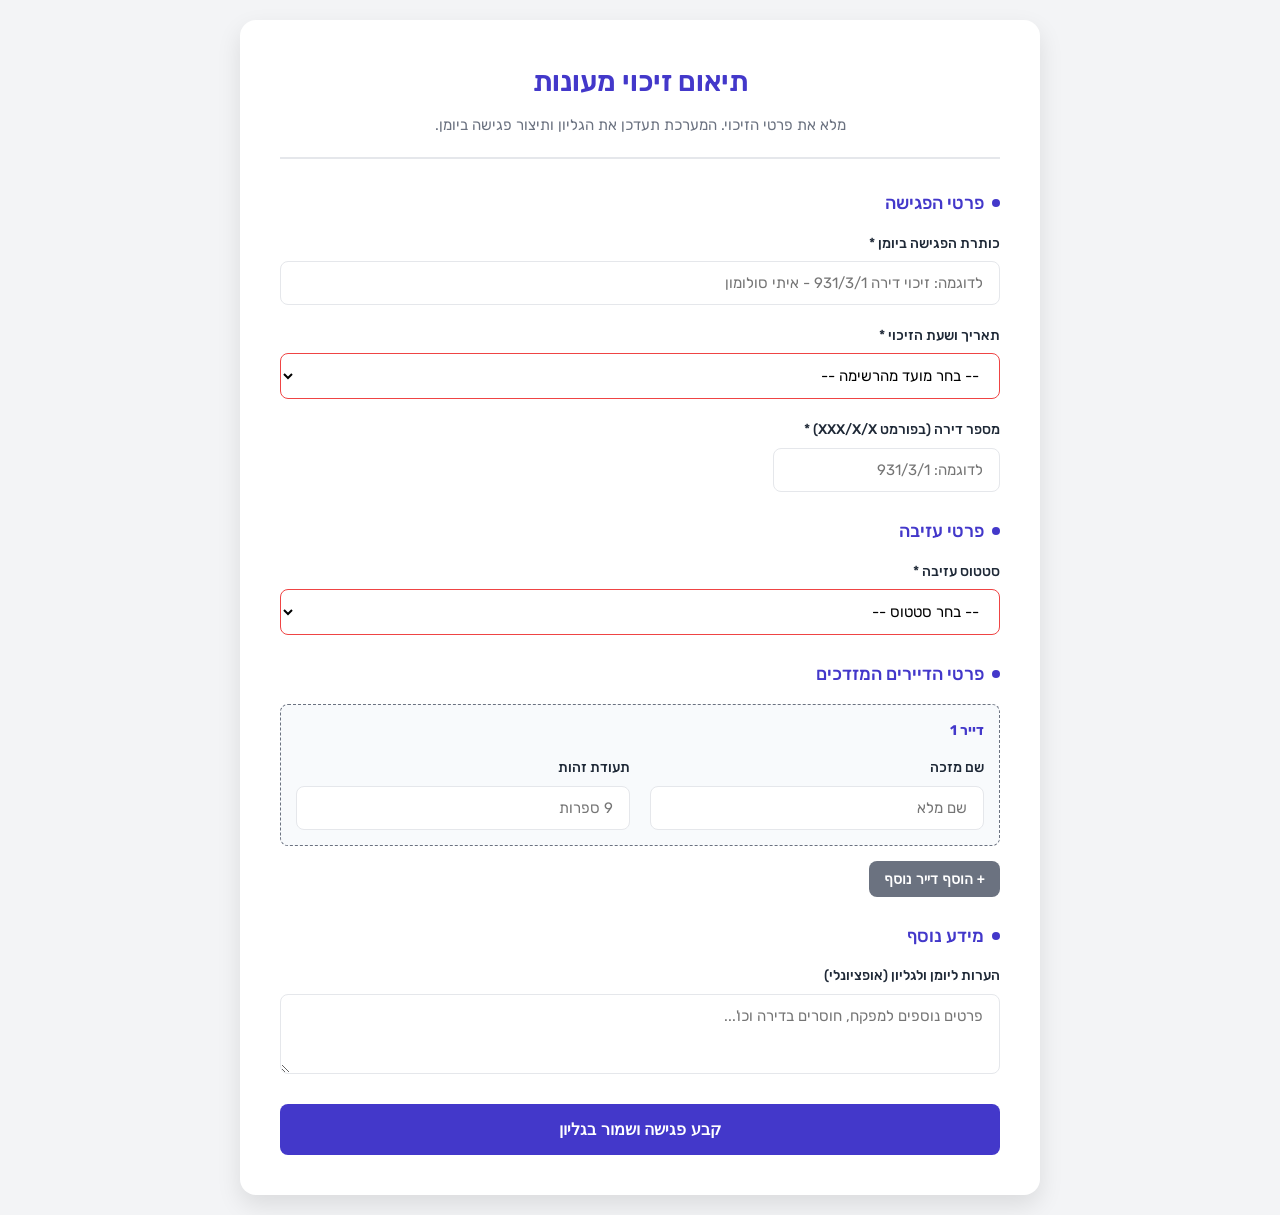
==== index.html @ 22972384 "Rename אתר למעונות.html to index.html" ====
<!DOCTYPE html>
<html lang="he" dir="rtl">
<head>
    <meta charset="UTF-8">
    <meta name="viewport" content="width=device-width, initial-scale=1.0">
    <title>מערכת לתיאום זיכוי מעונות</title>
    <link href="https://fonts.googleapis.com/css2?family=Rubik:wght@300;400;500;600&display=swap" rel="stylesheet">
    <style>
        :root {
            /* משתני צבע למצב בהיר */
            --primary-color: #4338ca;
            --primary-hover: #3730a3;
            --bg-color: #f3f4f6;
            --card-bg: #ffffff;
            --text-main: #1f2937;
            --text-muted: #6b7280;
            --border-color: #e5e7eb;
            --success-color: #10b981;
            --tenant-bg: #f8fafc;
        }

        /* תמיכה אוטומטית ב-Dark Mode */
        @media (prefers-color-scheme: dark) {
            :root {
                --primary-color: #6366f1;
                --primary-hover: #4f46e5;
                --bg-color: #111827;
                --card-bg: #1f2937;
                --text-main: #f9fafb;
                --text-muted: #9ca3af;
                --border-color: #374151;
                --tenant-bg: #374151;
            }
            
            input, select, textarea {
                background-color: #1f2937 !important;
                color: var(--text-main) !important;
                border-color: var(--border-color) !important;
            }
        }

        * {
            box-sizing: border-box;
            margin: 0;
            padding: 0;
        }

        body {
            font-family: 'Rubik', sans-serif;
            background-color: var(--bg-color);
            color: var(--text-main);
            line-height: 1.6;
            display: flex;
            justify-content: center;
            align-items: center;
            min-height: 100vh;
            padding: 20px;
        }

        .container {
            background-color: var(--card-bg);
            width: 100%;
            max-width: 800px;
            border-radius: 16px;
            box-shadow: 0 10px 25px rgba(0, 0, 0, 0.1);
            padding: 40px;
        }

        .header {
            text-align: center;
            margin-bottom: 30px;
            border-bottom: 2px solid var(--border-color);
            padding-bottom: 20px;
        }

        .header h1 {
            color: var(--primary-color);
            font-size: 28px;
            font-weight: 600;
            margin-bottom: 8px;
        }

        .header p {
            color: var(--text-muted);
            font-size: 15px;
        }

        .form-section-title {
            font-size: 18px;
            font-weight: 500;
            margin-bottom: 15px;
            color: var(--primary-color);
            display: flex;
            align-items: center;
            gap: 8px;
            margin-top: 25px;
        }

        .form-section-title::before {
            content: "";
            display: block;
            width: 8px;
            height: 8px;
            background-color: var(--primary-color);
            border-radius: 50%;
        }

        .form-grid {
            display: grid;
            grid-template-columns: repeat(auto-fit, minmax(200px, 1fr));
            gap: 20px;
            margin-bottom: 10px;
        }
        
        .tenant-row {
            display: grid;
            grid-template-columns: 1fr 1fr;
            gap: 20px;
            background-color: var(--tenant-bg);
            padding: 15px;
            border-radius: 8px;
            border: 1px dashed var(--text-muted);
            margin-bottom: 15px;
        }

        /* הסתרת דיירים 2-6 כברירת מחדל */
        #tenant-row-2, #tenant-row-3, #tenant-row-4, #tenant-row-5, #tenant-row-6 {
            display: none;
        }

        .form-group {
            display: flex;
            flex-direction: column;
            gap: 6px;
        }

        .form-group.full-width {
            grid-column: 1 / -1;
        }

        label {
            font-size: 14px;
            font-weight: 500;
        }

        input, select, textarea {
            width: 100%;
            padding: 12px 16px;
            border: 1px solid var(--border-color);
            border-radius: 8px;
            font-family: inherit;
            font-size: 15px;
            transition: all 0.2s ease;
            background-color: #ffffff;
        }

        input:focus, select:focus, textarea:focus {
            outline: none;
            border-color: var(--primary-color);
            box-shadow: 0 0 0 3px rgba(99, 102, 241, 0.1);
        }

        input:invalid:not(:placeholder-shown), select:invalid:not(:placeholder-shown) {
            border-color: #ef4444;
        }

        textarea {
            resize: vertical;
            min-height: 80px;
        }

        .submit-btn, .add-btn {
            background-color: var(--primary-color);
            color: white;
            border: none;
            border-radius: 8px;
            font-weight: 600;
            cursor: pointer;
            transition: background-color 0.2s;
            display: flex;
            justify-content: center;
            align-items: center;
            gap: 10px;
        }

        .submit-btn {
            padding: 16px 24px;
            font-size: 16px;
            width: 100%;
            margin-top: 30px;
        }

        .add-btn {
            padding: 10px 15px;
            font-size: 14px;
            margin-bottom: 20px;
            background-color: var(--text-muted);
        }

        .add-btn:hover { background-color: var(--text-main); }
        .submit-btn:hover { background-color: var(--primary-hover); }
        
        .submit-btn:disabled {
            background-color: var(--text-muted);
            cursor: not-allowed;
        }

        .spinner {
            display: none;
            width: 20px;
            height: 20px;
            border: 3px solid rgba(255,255,255,0.3);
            border-radius: 50%;
            border-top-color: #fff;
            animation: spin 1s ease-in-out infinite;
        }

        @keyframes spin {
            to { transform: rotate(360deg); }
        }

        .success-message {
            display: none;
            background-color: rgba(16, 185, 129, 0.1);
            color: var(--success-color);
            border: 1px solid var(--success-color);
            padding: 20px;
            border-radius: 8px;
            text-align: center;
            margin-top: 20px;
            font-weight: 500;
        }

        .success-message.active {
            display: block;
        }
        
        .tenant-label {
            grid-column: 1 / -1;
            font-size: 14px;
            font-weight: bold;
            color: var(--primary-color);
            margin-bottom: -5px;
        }
    </style>
</head>
<body>

    <div class="container">
        <div class="header">
            <h1>תיאום זיכוי מעונות</h1>
            <p>מלא את פרטי הזיכוי. המערכת תעדכן את הגליון ותיצור פגישה ביומן.</p>
        </div>

        <form id="creditForm">
            <div class="form-section-title">פרטי הפגישה</div>
            <div class="form-grid">
                <div class="form-group full-width">
                    <label for="taskName">כותרת הפגישה ביומן *</label>
                    <input type="text" id="taskName" name="taskName" placeholder="לדוגמה: זיכוי דירה 931/3/1 - איתי סולומון" required>
                </div>
                
                <div class="form-group full-width">
                    <label for="dateTime">תאריך ושעת הזיכוי *</label>
                    <select id="dateTime" name="dateTime" required>
                        <option value="">-- בחר מועד מהרשימה --</option>
                        <option value="2026-07-08T08:00:00,2026-07-08T08:30:00">תאריך: 08/07/2026 שעות: 8:00 עד 8:30</option>
                        <option value="2026-07-16T09:00:00,2026-07-16T09:30:00">תאריך: 16/07/2026 שעות: 9:00 עד 9:30</option>
                        <option value="2026-07-16T09:30:00,2026-07-16T10:00:00">תאריך: 16/07/2026 שעות: 9:30 עד 10:00</option>
                        <option value="2026-08-01T08:00:00,2026-08-01T09:30:00">תאריך: 01/08/2026 שעות: 8:00 עד 9:30</option>
                        <option value="2026-08-01T09:30:00,2026-08-01T10:00:00">תאריך: 01/08/2026 שעות: 9:30 עד 10:00</option>
                        <option value="2026-08-01T10:00:00,2026-08-01T10:30:00">תאריך: 01/08/2026 שעות: 10:00 עד 10:30</option>
                        <option value="2026-08-20T08:30:00,2026-08-20T09:00:00">תאריך: 20/08/2026 שעות: 8:30 עד 9:00 בבוקר</option>
                        <option value="2026-08-20T08:30:00,2026-08-20T09:30:00">תאריך: 20/08/2026 שעות: 8:30 עד 9:30 בבוקר</option>
                        <option value="2026-08-20T09:30:00,2026-08-20T10:00:00">תאריך: 20/08/2026 שעות: 9:30 עד 10:00 בבוקר</option>
                        <option value="2026-08-20T10:00:00,2026-08-20T12:00:00">שעה אחרונה 20/08/2026 שעות: 10:00 עד 12:00</option>
                    </select>
                </div>

                <div class="form-group">
                    <label for="apartment">מספר דירה (בפורמט XXX/X/X) *</label>
                    <input type="text" id="apartment" name="apartment" placeholder="לדוגמה: 931/3/1" pattern="^[0-9]{3,4}/[0-9]{1,2}/[0-9]{1,2}$" title="חובה להזין בפורמט המדויק. לדוגמה: 931/3/1" required>
                </div>
            </div>
            
            <div class="form-section-title">פרטי עזיבה</div>
            <div class="form-grid">
                <div class="form-group">
                    <label for="leaveStatus">סטטוס עזיבה *</label>
                    <select id="leaveStatus" name="leaveStatus" required onchange="toggleOtherDorm(this.value)">
                        <option value="">-- בחר סטטוס --</option>
                        <option value="עוזב">עוזב</option>
                        <option value="עובר בתוך קנדה">עובר בתוך קנדה</option>
                        <option value="עובר למעון אחר">עובר למעון אחר</option>
                    </select>
                </div>
                <div class="form-group full-width" id="otherDormContainer" style="display: none;">
                    <label for="otherDorm">לאיזה מעון? *</label>
                    <input type="text" id="otherDorm" name="otherDorm" placeholder="ציין את שם המעון">
                </div>
            </div>

            <div class="form-section-title">פרטי הדיירים המזדכים</div>
            
            <div id="tenants-wrapper">
                <div class="tenant-row" id="tenant-row-1">
                    <div class="tenant-label">דייר 1</div>
                    <div class="form-group">
                        <label for="name1">שם מזכה</label>
                        <input type="text" id="name1" name="name1" placeholder="שם מלא">
                    </div>
                    <div class="form-group">
                        <label for="id1">תעודת זהות</label>
                        <input type="text" id="id1" name="id1" placeholder="9 ספרות" pattern="\d{9}" title="חייב להכיל 9 ספרות בדיוק">
                    </div>
                </div>
                <div class="tenant-row" id="tenant-row-2">
                    <div class="tenant-label">דייר 2</div>
                    <div class="form-group">
                        <label for="name2">שם מזכה</label>
                        <input type="text" id="name2" name="name2">
                    </div>
                    <div class="form-group">
                        <label for="id2">תעודת זהות</label>
                        <input type="text" id="id2" name="id2" pattern="\d{9}">
                    </div>
                </div>
                <div class="tenant-row" id="tenant-row-3">
                    <div class="tenant-label">דייר 3</div>
                    <div class="form-group">
                        <label for="name3">שם מזכה</label>
                        <input type="text" id="name3" name="name3">
                    </div>
                    <div class="form-group">
                        <label for="id3">תעודת זהות</label>
                        <input type="text" id="id3" name="id3" pattern="\d{9}">
                    </div>
                </div>
                <div class="tenant-row" id="tenant-row-4">
                    <div class="tenant-label">דייר 4</div>
                    <div class="form-group">
                        <label for="name4">שם מזכה</label>
                        <input type="text" id="name4" name="name4">
                    </div>
                    <div class="form-group">
                        <label for="id4">תעודת זהות</label>
                        <input type="text" id="id4" name="id4" pattern="\d{9}">
                    </div>
                </div>
                <div class="tenant-row" id="tenant-row-5">
                    <div class="tenant-label">דייר 5</div>
                    <div class="form-group">
                        <label for="name5">שם מזכה</label>
                        <input type="text" id="name5" name="name5">
                    </div>
                    <div class="form-group">
                        <label for="id5">תעודת זהות</label>
                        <input type="text" id="id5" name="id5" pattern="\d{9}">
                    </div>
                </div>
                <div class="tenant-row" id="tenant-row-6">
                    <div class="tenant-label">דייר 6</div>
                    <div class="form-group">
                        <label for="name6">שם מזכה</label>
                        <input type="text" id="name6" name="name6">
                    </div>
                    <div class="form-group">
                        <label for="id6">תעודת זהות</label>
                        <input type="text" id="id6" name="id6" pattern="\d{9}">
                    </div>
                </div>
            </div>
            
            <button type="button" id="addTenantBtn" class="add-btn" onclick="addTenantRow()">+ הוסף דייר נוסף</button>

            <div class="form-section-title">מידע נוסף</div>
            <div class="form-grid">
                <div class="form-group full-width">
                    <label for="notes">הערות ליומן ולגליון (אופציונלי)</label>
                    <textarea id="notes" name="notes" placeholder="פרטים נוספים למפקח, חוסרים בדירה וכו'..."></textarea>
                </div>
            </div>

            <button type="submit" id="submitBtn" class="submit-btn">
                <span>קבע פגישה ושמור בגליון</span>
                <div class="spinner" id="spinner"></div>
            </button>
        </form>

        <div class="success-message" id="successMsg">
            הפגישה נקבעה בהצלחה! היומן והגליון עודכנו. 🎉
        </div>
    </div>

    <script>
        // הכנס כאן את הלינק המעודכן מה-Deploy החדש בגוגל
        const GOOGLE_SCRIPT_URL = 'https://script.google.com/macros/s/AKfycbwsU74pzwY8yP8dxzdujZOfX1cqDBd46OAdHacNUV3Ujy90GRHUfSw_LfGgLbOeAXo/exec'; 

        // לוגיקת הצגת שדות הדיור
        let currentTenantCount = 1;
        function addTenantRow() {
            if (currentTenantCount < 6) {
                currentTenantCount++;
                document.getElementById(`tenant-row-${currentTenantCount}`).style.display = 'grid';
            }
            if (currentTenantCount === 6) {
                document.getElementById('addTenantBtn').style.display = 'none';
            }
        }

        // לוגיקת מעון אחר
        function toggleOtherDorm(value) {
            const container = document.getElementById('otherDormContainer');
            const input = document.getElementById('otherDorm');
            if (value === 'עובר למעון אחר') {
                container.style.display = 'block';
                input.required = true;
            } else {
                container.style.display = 'none';
                input.required = false;
                input.value = '';
            }
        }

        // טיפול בשליחת הטופס (Submission)
        const form = document.getElementById('creditForm');
        const submitBtn = document.getElementById('submitBtn');
        const spinner = document.getElementById('spinner');
        const btnText = submitBtn.querySelector('span');
        const successMsg = document.getElementById('successMsg');

        form.addEventListener('submit', async (e) => {
            e.preventDefault();
            
            submitBtn.disabled = true;
            spinner.style.display = 'block';
            btnText.textContent = 'שומר נתונים...';
            successMsg.classList.remove('active');

            const formData = new FormData(form);
            const data = Object.fromEntries(formData.entries());

            // לקיחת הטקסט של השעה
            const dateTimeSelect = document.getElementById('dateTime');
            data.dateTimeLabel = dateTimeSelect.options[dateTimeSelect.selectedIndex].text;

            // עיבוד ההערות וסטטוס העזיבה
            let combinedNotes = `סטטוס עזיבה: ${data.leaveStatus}\n`;
            if (data.leaveStatus === 'עובר למעון אחר') {
                combinedNotes += `עובר ל: ${data.otherDorm}\n`;
            }
            if (data.notes && data.notes.trim() !== '') {
                combinedNotes += `\nהערות נוספות:\n${data.notes}`;
            }
            data.combinedNotes = combinedNotes;

            try {
                if (GOOGLE_SCRIPT_URL === 'YOUR_WEB_APP_URL_HERE') {
                    console.log("Mock submission (Update the URL!):", data);
                    await new Promise(resolve => setTimeout(resolve, 1000));
                } else {
                    const response = await fetch(GOOGLE_SCRIPT_URL, {
                        method: 'POST',
                        body: JSON.stringify(data),
                        headers: {
                            'Content-Type': 'text/plain;charset=utf-8',
                        }
                    });
                    const result = await response.json();
                    if(result.status !== 'success') throw new Error(result.message || 'Server Error');
                }

                successMsg.classList.add('active');
                form.reset();
                toggleOtherDorm('');
                
                // איפוס תצוגת דיירים
                for(let i = 2; i <= 6; i++) {
                    document.getElementById(`tenant-row-${i}`).style.display = 'none';
                }
                currentTenantCount = 1;
                document.getElementById('addTenantBtn').style.display = 'flex';

            } catch (error) {
                alert('אירעה שגיאה בשמירת הנתונים. ודא שחיברת את ה-URL כראוי.');
                console.error(error);
            } finally {
                submitBtn.disabled = false;
                spinner.style.display = 'none';
                btnText.textContent = 'קבע פגישה ושמור בגליון';
                
                setTimeout(() => {
                    successMsg.classList.remove('active');
                }, 6000);
            }
        });
    </script>
</body>
</html>
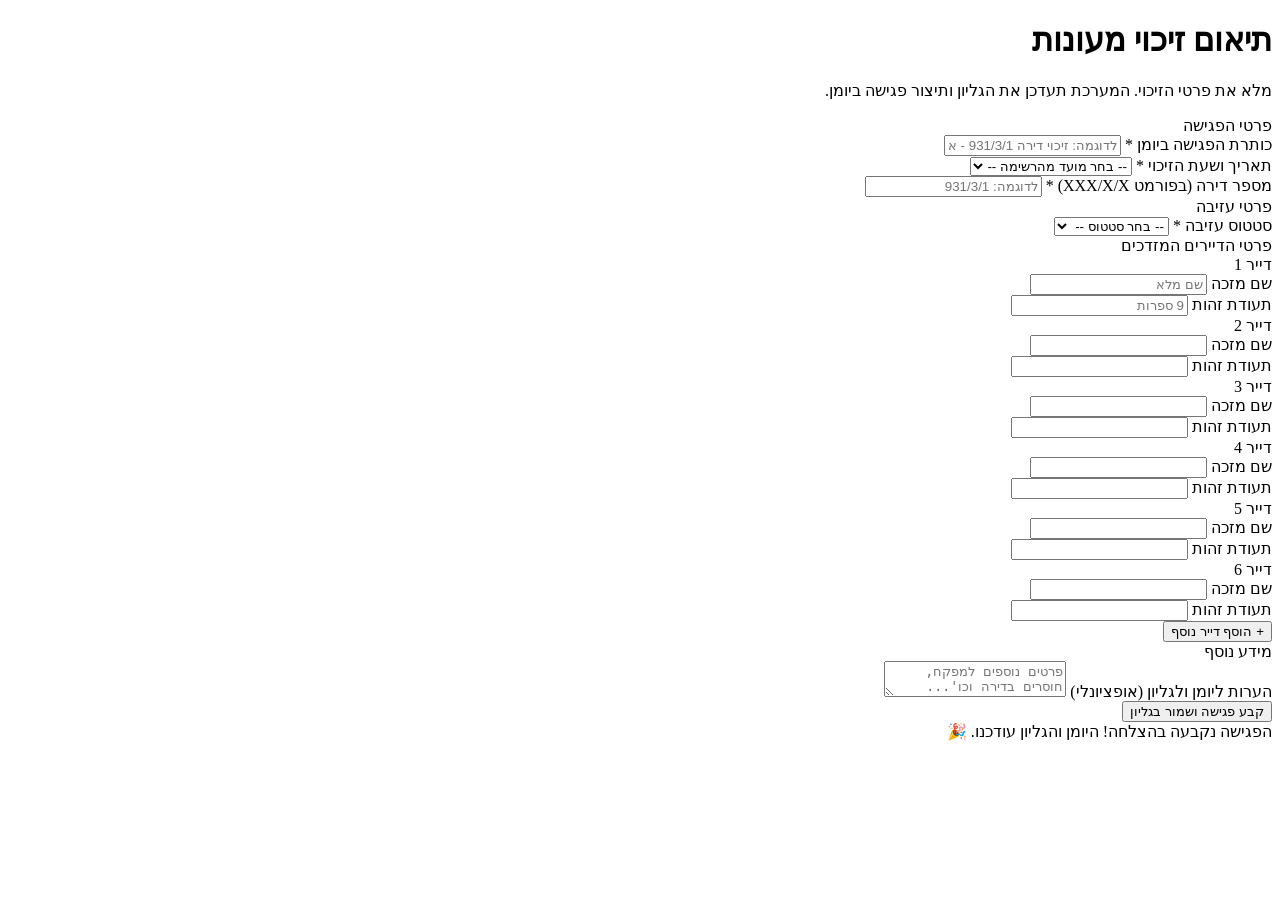
==== commit dc22ddd2: "Refactor index.html to link external stylesheet and script" ====
--- a/index.html
+++ b/index.html
@@ -5,244 +5,7 @@
     <meta name="viewport" content="width=device-width, initial-scale=1.0">
     <title>מערכת לתיאום זיכוי מעונות</title>
     <link href="https://fonts.googleapis.com/css2?family=Rubik:wght@300;400;500;600&display=swap" rel="stylesheet">
-    <style>
-        :root {
-            /* משתני צבע למצב בהיר */
-            --primary-color: #4338ca;
-            --primary-hover: #3730a3;
-            --bg-color: #f3f4f6;
-            --card-bg: #ffffff;
-            --text-main: #1f2937;
-            --text-muted: #6b7280;
-            --border-color: #e5e7eb;
-            --success-color: #10b981;
-            --tenant-bg: #f8fafc;
-        }
-
-        /* תמיכה אוטומטית ב-Dark Mode */
-        @media (prefers-color-scheme: dark) {
-            :root {
-                --primary-color: #6366f1;
-                --primary-hover: #4f46e5;
-                --bg-color: #111827;
-                --card-bg: #1f2937;
-                --text-main: #f9fafb;
-                --text-muted: #9ca3af;
-                --border-color: #374151;
-                --tenant-bg: #374151;
-            }
-            
-            input, select, textarea {
-                background-color: #1f2937 !important;
-                color: var(--text-main) !important;
-                border-color: var(--border-color) !important;
-            }
-        }
-
-        * {
-            box-sizing: border-box;
-            margin: 0;
-            padding: 0;
-        }
-
-        body {
-            font-family: 'Rubik', sans-serif;
-            background-color: var(--bg-color);
-            color: var(--text-main);
-            line-height: 1.6;
-            display: flex;
-            justify-content: center;
-            align-items: center;
-            min-height: 100vh;
-            padding: 20px;
-        }
-
-        .container {
-            background-color: var(--card-bg);
-            width: 100%;
-            max-width: 800px;
-            border-radius: 16px;
-            box-shadow: 0 10px 25px rgba(0, 0, 0, 0.1);
-            padding: 40px;
-        }
-
-        .header {
-            text-align: center;
-            margin-bottom: 30px;
-            border-bottom: 2px solid var(--border-color);
-            padding-bottom: 20px;
-        }
-
-        .header h1 {
-            color: var(--primary-color);
-            font-size: 28px;
-            font-weight: 600;
-            margin-bottom: 8px;
-        }
-
-        .header p {
-            color: var(--text-muted);
-            font-size: 15px;
-        }
-
-        .form-section-title {
-            font-size: 18px;
-            font-weight: 500;
-            margin-bottom: 15px;
-            color: var(--primary-color);
-            display: flex;
-            align-items: center;
-            gap: 8px;
-            margin-top: 25px;
-        }
-
-        .form-section-title::before {
-            content: "";
-            display: block;
-            width: 8px;
-            height: 8px;
-            background-color: var(--primary-color);
-            border-radius: 50%;
-        }
-
-        .form-grid {
-            display: grid;
-            grid-template-columns: repeat(auto-fit, minmax(200px, 1fr));
-            gap: 20px;
-            margin-bottom: 10px;
-        }
-        
-        .tenant-row {
-            display: grid;
-            grid-template-columns: 1fr 1fr;
-            gap: 20px;
-            background-color: var(--tenant-bg);
-            padding: 15px;
-            border-radius: 8px;
-            border: 1px dashed var(--text-muted);
-            margin-bottom: 15px;
-        }
-
-        /* הסתרת דיירים 2-6 כברירת מחדל */
-        #tenant-row-2, #tenant-row-3, #tenant-row-4, #tenant-row-5, #tenant-row-6 {
-            display: none;
-        }
-
-        .form-group {
-            display: flex;
-            flex-direction: column;
-            gap: 6px;
-        }
-
-        .form-group.full-width {
-            grid-column: 1 / -1;
-        }
-
-        label {
-            font-size: 14px;
-            font-weight: 500;
-        }
-
-        input, select, textarea {
-            width: 100%;
-            padding: 12px 16px;
-            border: 1px solid var(--border-color);
-            border-radius: 8px;
-            font-family: inherit;
-            font-size: 15px;
-            transition: all 0.2s ease;
-            background-color: #ffffff;
-        }
-
-        input:focus, select:focus, textarea:focus {
-            outline: none;
-            border-color: var(--primary-color);
-            box-shadow: 0 0 0 3px rgba(99, 102, 241, 0.1);
-        }
-
-        input:invalid:not(:placeholder-shown), select:invalid:not(:placeholder-shown) {
-            border-color: #ef4444;
-        }
-
-        textarea {
-            resize: vertical;
-            min-height: 80px;
-        }
-
-        .submit-btn, .add-btn {
-            background-color: var(--primary-color);
-            color: white;
-            border: none;
-            border-radius: 8px;
-            font-weight: 600;
-            cursor: pointer;
-            transition: background-color 0.2s;
-            display: flex;
-            justify-content: center;
-            align-items: center;
-            gap: 10px;
-        }
-
-        .submit-btn {
-            padding: 16px 24px;
-            font-size: 16px;
-            width: 100%;
-            margin-top: 30px;
-        }
-
-        .add-btn {
-            padding: 10px 15px;
-            font-size: 14px;
-            margin-bottom: 20px;
-            background-color: var(--text-muted);
-        }
-
-        .add-btn:hover { background-color: var(--text-main); }
-        .submit-btn:hover { background-color: var(--primary-hover); }
-        
-        .submit-btn:disabled {
-            background-color: var(--text-muted);
-            cursor: not-allowed;
-        }
-
-        .spinner {
-            display: none;
-            width: 20px;
-            height: 20px;
-            border: 3px solid rgba(255,255,255,0.3);
-            border-radius: 50%;
-            border-top-color: #fff;
-            animation: spin 1s ease-in-out infinite;
-        }
-
-        @keyframes spin {
-            to { transform: rotate(360deg); }
-        }
-
-        .success-message {
-            display: none;
-            background-color: rgba(16, 185, 129, 0.1);
-            color: var(--success-color);
-            border: 1px solid var(--success-color);
-            padding: 20px;
-            border-radius: 8px;
-            text-align: center;
-            margin-top: 20px;
-            font-weight: 500;
-        }
-
-        .success-message.active {
-            display: block;
-        }
-        
-        .tenant-label {
-            grid-column: 1 / -1;
-            font-size: 14px;
-            font-weight: bold;
-            color: var(--primary-color);
-            margin-bottom: -5px;
-        }
-    </style>
+    <link rel="stylesheet" href="style.css">
 </head>
 <body>
 
@@ -264,17 +27,7 @@
                     <label for="dateTime">תאריך ושעת הזיכוי *</label>
                     <select id="dateTime" name="dateTime" required>
                         <option value="">-- בחר מועד מהרשימה --</option>
-                        <option value="2026-07-08T08:00:00,2026-07-08T08:30:00">תאריך: 08/07/2026 שעות: 8:00 עד 8:30</option>
-                        <option value="2026-07-16T09:00:00,2026-07-16T09:30:00">תאריך: 16/07/2026 שעות: 9:00 עד 9:30</option>
-                        <option value="2026-07-16T09:30:00,2026-07-16T10:00:00">תאריך: 16/07/2026 שעות: 9:30 עד 10:00</option>
-                        <option value="2026-08-01T08:00:00,2026-08-01T09:30:00">תאריך: 01/08/2026 שעות: 8:00 עד 9:30</option>
-                        <option value="2026-08-01T09:30:00,2026-08-01T10:00:00">תאריך: 01/08/2026 שעות: 9:30 עד 10:00</option>
-                        <option value="2026-08-01T10:00:00,2026-08-01T10:30:00">תאריך: 01/08/2026 שעות: 10:00 עד 10:30</option>
-                        <option value="2026-08-20T08:30:00,2026-08-20T09:00:00">תאריך: 20/08/2026 שעות: 8:30 עד 9:00 בבוקר</option>
-                        <option value="2026-08-20T08:30:00,2026-08-20T09:30:00">תאריך: 20/08/2026 שעות: 8:30 עד 9:30 בבוקר</option>
-                        <option value="2026-08-20T09:30:00,2026-08-20T10:00:00">תאריך: 20/08/2026 שעות: 9:30 עד 10:00 בבוקר</option>
-                        <option value="2026-08-20T10:00:00,2026-08-20T12:00:00">שעה אחרונה 20/08/2026 שעות: 10:00 עד 12:00</option>
-                    </select>
+                        </select>
                 </div>
 
                 <div class="form-group">
@@ -287,7 +40,7 @@
             <div class="form-grid">
                 <div class="form-group">
                     <label for="leaveStatus">סטטוס עזיבה *</label>
-                    <select id="leaveStatus" name="leaveStatus" required onchange="toggleOtherDorm(this.value)">
+                    <select id="leaveStatus" name="leaveStatus" required>
                         <option value="">-- בחר סטטוס --</option>
                         <option value="עוזב">עוזב</option>
                         <option value="עובר בתוך קנדה">עובר בתוך קנדה</option>
@@ -371,7 +124,7 @@
                 </div>
             </div>
             
-            <button type="button" id="addTenantBtn" class="add-btn" onclick="addTenantRow()">+ הוסף דייר נוסף</button>
+            <button type="button" id="addTenantBtn" class="add-btn">+ הוסף דייר נוסף</button>
 
             <div class="form-section-title">מידע נוסף</div>
             <div class="form-grid">
@@ -392,108 +145,6 @@
         </div>
     </div>
 
-    <script>
-        // הכנס כאן את הלינק המעודכן מה-Deploy החדש בגוגל
-        const GOOGLE_SCRIPT_URL = 'https://script.google.com/macros/s/AKfycbwsU74pzwY8yP8dxzdujZOfX1cqDBd46OAdHacNUV3Ujy90GRHUfSw_LfGgLbOeAXo/exec'; 
-
-        // לוגיקת הצגת שדות הדיור
-        let currentTenantCount = 1;
-        function addTenantRow() {
-            if (currentTenantCount < 6) {
-                currentTenantCount++;
-                document.getElementById(`tenant-row-${currentTenantCount}`).style.display = 'grid';
-            }
-            if (currentTenantCount === 6) {
-                document.getElementById('addTenantBtn').style.display = 'none';
-            }
-        }
-
-        // לוגיקת מעון אחר
-        function toggleOtherDorm(value) {
-            const container = document.getElementById('otherDormContainer');
-            const input = document.getElementById('otherDorm');
-            if (value === 'עובר למעון אחר') {
-                container.style.display = 'block';
-                input.required = true;
-            } else {
-                container.style.display = 'none';
-                input.required = false;
-                input.value = '';
-            }
-        }
-
-        // טיפול בשליחת הטופס (Submission)
-        const form = document.getElementById('creditForm');
-        const submitBtn = document.getElementById('submitBtn');
-        const spinner = document.getElementById('spinner');
-        const btnText = submitBtn.querySelector('span');
-        const successMsg = document.getElementById('successMsg');
-
-        form.addEventListener('submit', async (e) => {
-            e.preventDefault();
-            
-            submitBtn.disabled = true;
-            spinner.style.display = 'block';
-            btnText.textContent = 'שומר נתונים...';
-            successMsg.classList.remove('active');
-
-            const formData = new FormData(form);
-            const data = Object.fromEntries(formData.entries());
-
-            // לקיחת הטקסט של השעה
-            const dateTimeSelect = document.getElementById('dateTime');
-            data.dateTimeLabel = dateTimeSelect.options[dateTimeSelect.selectedIndex].text;
-
-            // עיבוד ההערות וסטטוס העזיבה
-            let combinedNotes = `סטטוס עזיבה: ${data.leaveStatus}\n`;
-            if (data.leaveStatus === 'עובר למעון אחר') {
-                combinedNotes += `עובר ל: ${data.otherDorm}\n`;
-            }
-            if (data.notes && data.notes.trim() !== '') {
-                combinedNotes += `\nהערות נוספות:\n${data.notes}`;
-            }
-            data.combinedNotes = combinedNotes;
-
-            try {
-                if (GOOGLE_SCRIPT_URL === 'YOUR_WEB_APP_URL_HERE') {
-                    console.log("Mock submission (Update the URL!):", data);
-                    await new Promise(resolve => setTimeout(resolve, 1000));
-                } else {
-                    const response = await fetch(GOOGLE_SCRIPT_URL, {
-                        method: 'POST',
-                        body: JSON.stringify(data),
-                        headers: {
-                            'Content-Type': 'text/plain;charset=utf-8',
-                        }
-                    });
-                    const result = await response.json();
-                    if(result.status !== 'success') throw new Error(result.message || 'Server Error');
-                }
-
-                successMsg.classList.add('active');
-                form.reset();
-                toggleOtherDorm('');
-                
-                // איפוס תצוגת דיירים
-                for(let i = 2; i <= 6; i++) {
-                    document.getElementById(`tenant-row-${i}`).style.display = 'none';
-                }
-                currentTenantCount = 1;
-                document.getElementById('addTenantBtn').style.display = 'flex';
-
-            } catch (error) {
-                alert('אירעה שגיאה בשמירת הנתונים. ודא שחיברת את ה-URL כראוי.');
-                console.error(error);
-            } finally {
-                submitBtn.disabled = false;
-                spinner.style.display = 'none';
-                btnText.textContent = 'קבע פגישה ושמור בגליון';
-                
-                setTimeout(() => {
-                    successMsg.classList.remove('active');
-                }, 6000);
-            }
-        });
-    </script>
+    <script src="script.js" defer></script>
 </body>
 </html>
